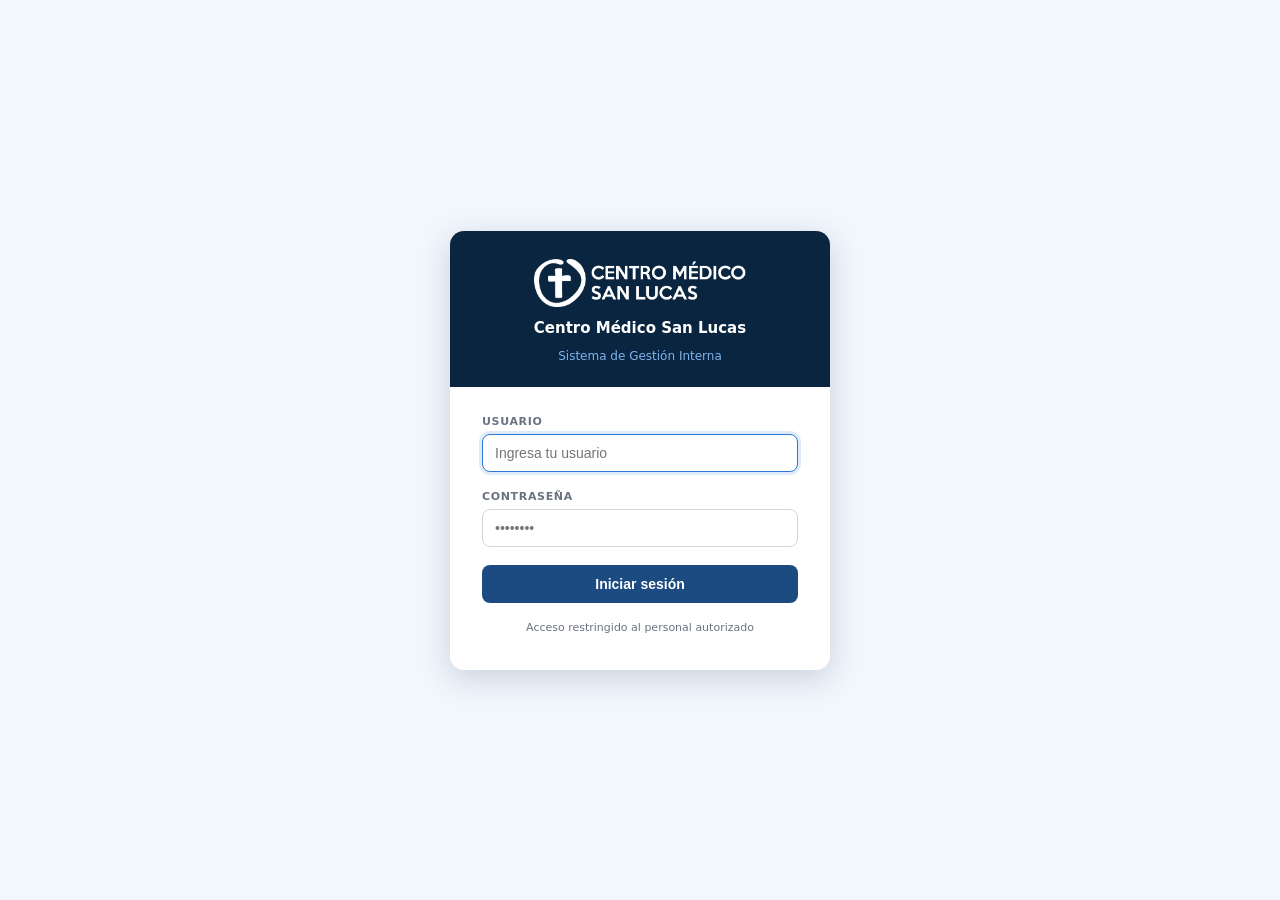
==== bitacora.html @ c2337c4f "Restringir el accesos de las bitacoras a los departamentos pertienentes" ====
<!DOCTYPE html>
<html lang="es">
<head>
  <meta charset="UTF-8">
  <meta name="viewport" content="width=device-width, initial-scale=1.0">
  <title>Centro Médico San Lucas — Bitácora de Expedientes</title>
  <link rel="stylesheet" href="css/styles.css">
  <link rel="stylesheet" href="css/bitacora.css">
  <!-- La página arranca oculta y js/bitacora/main.js la destapa solo si el
       usuario tiene acceso al módulo. Evita que farmacia o contabilidad
       alcancen a ver la bitácora antes de ser redirigidos. -->
  <style>html.bit-verificando { visibility: hidden; }</style>
  <script>
    document.documentElement.className = 'bit-verificando';
    if (!localStorage.getItem('cmsl_session')) location.replace('login.html');
  </script>
</head>
<body>

<!-- ── HEADER ── -->
<header>
  <a href="index.html" class="btn-back" title="Volver al dashboard">
    <svg xmlns="http://www.w3.org/2000/svg" fill="none" viewBox="0 0 24 24" stroke="currentColor" stroke-width="2.5" style="width:18px;height:18px">
      <path d="M15 19l-7-7 7-7"/>
    </svg>
  </a>
  <img src="img/logo_cmsl.png" alt="Centro Médico San Lucas" class="header-logo">
  <span class="header-subtitle">Bitácora de Expedientes</span>
  <div class="header-spacer"></div>
  <span id="header-depto" style="font-size:12px;color:var(--blue-300);margin-right:10px;"></span>
  <div id="status-indicator">
    <span class="dot" id="conn-dot"></span>
    <span id="conn-label">Esperando…</span>
  </div>
  <button id="btn-logout" class="btn-logout" title="Cerrar sesión">
    <svg xmlns="http://www.w3.org/2000/svg" fill="none" viewBox="0 0 24 24" stroke="currentColor" stroke-width="2">
      <path d="M17 16l4-4m0 0l-4-4m4 4H7m6 4v1a2 2 0 01-2 2H5a2 2 0 01-2-2V7a2 2 0 012-2h6a2 2 0 012 2v1"/>
    </svg>
    Salir
  </button>
</header>

<!-- ── BODY ── -->
<div class="app-body" id="app-body">
  <main>

    <!-- Toolbar -->
    <div class="toolbar">
      <div class="search-wrap">
        <svg xmlns="http://www.w3.org/2000/svg" fill="none" viewBox="0 0 24 24" stroke="currentColor" stroke-width="2">
          <circle cx="11" cy="11" r="8"/><path d="m21 21-4.35-4.35"/>
        </svg>
        <input type="text" id="search-input" placeholder="Buscar expediente o paciente…" autocomplete="off">
      </div>
      <div class="search-type">
        <label><input type="radio" name="stype" value="expediente" checked><span>Expediente</span></label>
        <label><input type="radio" name="stype" value="nombre"><span>Nombre</span></label>
      </div>
      <button class="btn btn-primary" id="btn-search">
        <svg xmlns="http://www.w3.org/2000/svg" fill="none" viewBox="0 0 24 24" stroke="currentColor" stroke-width="2">
          <circle cx="11" cy="11" r="8"/><path d="m21 21-4.35-4.35"/>
        </svg>
        Buscar
      </button>
      <button class="btn btn-outline" id="btn-all">
        <svg xmlns="http://www.w3.org/2000/svg" fill="none" viewBox="0 0 24 24" stroke="currentColor" stroke-width="2">
          <path d="M4 6h16M4 12h16M4 18h16"/>
        </svg>
        Ver todos
      </button>
      <button class="btn btn-new" id="btn-new">
        <svg xmlns="http://www.w3.org/2000/svg" fill="none" viewBox="0 0 24 24" stroke="currentColor" stroke-width="2.5">
          <path d="M12 4v16m8-8H4"/>
        </svg>
        Nueva salida
      </button>
    </div>

    <!-- Filtros rápidos -->
    <div class="filter-bar">
      <span class="filter-label">Filtros rápidos:</span>
      <button class="filter-chip" id="chip-mios" data-filter="mios">
        <svg xmlns="http://www.w3.org/2000/svg" fill="none" viewBox="0 0 24 24" stroke="currentColor" stroke-width="2">
          <path d="M5 13l4 4L19 7"/>
        </svg>
        En <span class="chip-depto">mi departamento</span>
      </button>
      <button class="filter-chip" id="chip-transito" data-filter="transito">
        <svg xmlns="http://www.w3.org/2000/svg" fill="none" viewBox="0 0 24 24" stroke="currentColor" stroke-width="2">
          <path d="M4 12h16m0 0l-6-6m6 6l-6 6"/>
        </svg>
        En tránsito (sin acuse)
      </button>
      <button class="filter-chip" id="chip-detenidos" data-filter="detenidos">
        <svg xmlns="http://www.w3.org/2000/svg" fill="none" viewBox="0 0 24 24" stroke="currentColor" stroke-width="2">
          <circle cx="12" cy="12" r="9"/><path d="M12 7v5l3 2"/>
        </svg>
        Detenidos más de <span id="umbral-detenidos">24 h</span>
      </button>
    </div>

    <!-- Filtros adicionales -->
    <div class="bit-filtros-extra">
      <select id="filtro-depto" aria-label="Filtrar por departamento"></select>
      <label class="bit-check">
        <input type="checkbox" id="chk-cerrados">
        Incluir expedientes cerrados
      </label>
    </div>

    <!-- Stats -->
    <div id="stats-bar" style="display:none">
      <div class="stat-chip">Mostrando: <strong id="stat-visibles">0</strong></div>
      <div class="stat-chip">En tránsito: <strong id="stat-transito">0</strong></div>
      <div class="stat-chip">Detenidos: <strong id="stat-detenidos">0</strong></div>
      <div class="stat-chip" id="stat-chip-mios" style="display:none">
        En <span id="stat-mi-depto">—</span>: <strong id="stat-mios">0</strong>
      </div>
    </div>

    <!-- Tabla -->
    <div class="table-card">
      <div class="table-scroll">
        <table id="records-table">
          <thead>
            <tr>
              <th>Expediente</th>
              <th>Paciente</th>
              <th>Ubicación</th>
              <th>Estado</th>
              <th>Tiempo sin moverse</th>
              <th style="text-align:center">Movs.</th>
              <th>Última actualización</th>
            </tr>
          </thead>
          <tbody id="table-body">
            <tr><td colspan="7">
              <div class="state-box"><div class="spinner"></div><p>Cargando expedientes…</p></div>
            </td></tr>
          </tbody>
        </table>
      </div>
    </div>

    <!-- Paginación -->
    <div class="pagination" id="pagination" style="display:none"></div>

  </main>

  <!-- ── PANEL LATERAL ── -->
  <div id="side-panel">
    <div class="panel-header">
      <div class="panel-header-info">
        <h2 id="panel-title">Expediente</h2>
        <p id="panel-subtitle">—</p>
      </div>
      <button id="btn-close-panel" title="Cerrar">
        <svg xmlns="http://www.w3.org/2000/svg" fill="none" viewBox="0 0 24 24" stroke="currentColor" stroke-width="2.5">
          <path d="M6 18 18 6M6 6l12 12"/>
        </svg>
      </button>
    </div>
    <div class="panel-body"></div>
  </div>
</div>

<!-- Toast -->
<div id="toast"></div>

<script type="module" src="js/bitacora/main.js"></script>
</body>
</html>
---- css/styles.css ----
/* ── Tokens ─────────────────────────────────────── */
:root {
  --blue-900: #0A2540;
  --blue-700: #1C4B82;
  --blue-500: #2E78D4;
  --blue-300: #7DB4ED;
  --blue-100: #E8F2FC;
  --blue-50:  #F2F7FD;
  --white:    #FFFFFF;
  --gray-700: #374151;
  --gray-500: #6B7280;
  --gray-300: #D1D5DB;
  --gray-100: #F3F4F6;
  --green:    #16A34A;
  --green-bg: #DCFCE7;
  --red:      #DC2626;
  --red-bg:   #FEE2E2;
  --yellow:   #D97706;
  --yellow-bg:#FEF3C7;
  --shadow-sm: 0 1px 3px rgba(10,37,64,.08);
  --shadow-md: 0 4px 16px rgba(10,37,64,.12);
  --shadow-lg: 0 8px 32px rgba(10,37,64,.16);
  --radius:   8px;
  --panel-w:  480px;
  --header-h: 64px;
}

/* ── Reset ───────────────────────────────────────── */
*, *::before, *::after { box-sizing: border-box; margin: 0; padding: 0; }
body {
  font-family: 'Segoe UI', system-ui, -apple-system, sans-serif;
  background: var(--blue-50);
  color: var(--gray-700);
  min-height: 100vh;
  overflow-x: hidden;
}

/* ── Header ──────────────────────────────────────── */
header {
  position: sticky; top: 0; z-index: 100;
  height: var(--header-h);
  background: var(--blue-900);
  display: flex; align-items: center; gap: 14px;
  padding: 0 24px;
  box-shadow: var(--shadow-md);
}
.header-logo {
  height: 36px; width: auto;
  flex-shrink: 0;
  filter: brightness(0) invert(1);
}
.header-subtitle {
  font-size: 11px; color: var(--blue-300);
  white-space: nowrap;
}
.btn-back {
  display: grid; place-items: center;
  width: 32px; height: 32px;
  border-radius: 6px;
  color: var(--blue-300);
  flex-shrink: 0;
  transition: color .15s, background .15s;
}
.btn-back:hover { color: var(--white); background: rgba(255,255,255,.1); }

.btn-logout {
  display: inline-flex; align-items: center; gap: 5px;
  background: none; border: 1px solid rgba(255,255,255,.2);
  color: var(--blue-300); font-size: 12px; font-weight: 600;
  padding: 5px 10px; border-radius: 6px; cursor: pointer;
  flex-shrink: 0;
  transition: color .15s, background .15s, border-color .15s;
}
.btn-logout svg { width: 15px; height: 15px; }
.btn-logout:hover { color: var(--white); background: rgba(255,255,255,.1); border-color: rgba(255,255,255,.4); }
.header-spacer { flex: 1; }
#status-indicator {
  font-size: 12px; color: var(--blue-300);
  display: flex; align-items: center; gap: 6px;
}
.dot {
  width: 7px; height: 7px; border-radius: 50%;
  background: var(--blue-300);
  transition: background .3s;
}
.dot.online  { background: #4ADE80; }
.dot.loading { background: var(--yellow); animation: pulse 1s infinite; }
.dot.error   { background: var(--red); }
@keyframes pulse { 0%,100%{opacity:1} 50%{opacity:.4} }

/* ── Layout ──────────────────────────────────────── */
.app-body {
  display: flex;
  min-height: calc(100vh - var(--header-h));
  transition: padding-right .3s ease;
}
.app-body.panel-open { padding-right: var(--panel-w); }

main {
  flex: 1; padding: 24px;
  max-width: 100%; overflow: hidden;
}

/* ── Toolbar ─────────────────────────────────────── */
.toolbar {
  display: flex; gap: 12px; flex-wrap: wrap;
  align-items: center; margin-bottom: 20px;
}
.search-wrap {
  flex: 1; min-width: 260px;
  position: relative;
}
.search-wrap svg {
  position: absolute; left: 12px; top: 50%;
  transform: translateY(-50%);
  width: 16px; height: 16px;
  color: var(--gray-500); pointer-events: none;
}
#search-input {
  width: 100%; padding: 10px 12px 10px 38px;
  border: 1.5px solid var(--gray-300);
  border-radius: var(--radius);
  font-size: 14px; background: var(--white);
  outline: none; transition: border-color .2s, box-shadow .2s;
}
#search-input:focus {
  border-color: var(--blue-500);
  box-shadow: 0 0 0 3px rgba(46,120,212,.15);
}
#search-input::placeholder { color: var(--gray-500); }

.search-type {
  display: flex; gap: 6px;
}
.search-type label {
  display: flex; align-items: center; gap: 5px;
  font-size: 13px; cursor: pointer;
  padding: 6px 10px;
  border: 1.5px solid var(--gray-300);
  border-radius: var(--radius);
  background: var(--white);
  transition: border-color .2s, background .2s;
  user-select: none;
}
.search-type input[type=radio] { display: none; }
.search-type input[type=radio]:checked + span { color: var(--blue-700); font-weight: 600; }
.search-type label:has(input:checked) {
  border-color: var(--blue-500); background: var(--blue-100);
}

.btn {
  display: inline-flex; align-items: center; gap: 7px;
  padding: 9px 16px; font-size: 13px; font-weight: 600;
  border: none; border-radius: var(--radius); cursor: pointer;
  transition: background .18s, transform .1s;
}
.btn:active { transform: scale(.97); }
.btn-primary { background: var(--blue-700); color: var(--white); }
.btn-primary:hover { background: var(--blue-900); }
.btn-outline {
  background: var(--white); color: var(--blue-700);
  border: 1.5px solid var(--blue-300);
}
.btn-outline:hover { background: var(--blue-100); }
.btn-new  { background: var(--green); color: var(--white); }
.btn-new:hover { background: #15803d; }
.btn svg { width: 15px; height: 15px; }

/* ── Filter bar ──────────────────────────────────── */
.filter-bar {
  display: flex; align-items: center; gap: 8px;
  flex-wrap: wrap; margin-bottom: 14px;
}
.filter-label {
  font-size: 11px; font-weight: 700; text-transform: uppercase;
  letter-spacing: .06em; color: var(--gray-500); white-space: nowrap;
}
.filter-chip {
  display: inline-flex; align-items: center; gap: 5px;
  padding: 5px 13px; font-size: 12px; font-weight: 600;
  border: 1.5px solid var(--gray-300); border-radius: 20px;
  cursor: pointer; background: var(--white); color: var(--gray-700);
  transition: border-color .15s, background .15s, color .15s;
}
.filter-chip svg { width: 13px; height: 13px; flex-shrink: 0; }
.filter-chip:hover { border-color: var(--blue-300); color: var(--blue-700); background: var(--blue-50); }
.filter-chip.active { background: var(--blue-700); color: var(--white); border-color: var(--blue-700); }
.filter-chip.active:hover { background: var(--blue-900); border-color: var(--blue-900); }

/* ── Stats bar ───────────────────────────────────── */
#stats-bar {
  display: flex; gap: 12px; flex-wrap: wrap;
  margin-bottom: 16px;
}
.stat-chip {
  background: var(--white);
  border: 1px solid var(--gray-300);
  border-radius: 20px;
  padding: 5px 14px;
  font-size: 12px; color: var(--gray-500);
}
.stat-chip strong { color: var(--gray-700); }

/* ── Table card ──────────────────────────────────── */
.table-card {
  background: var(--white);
  border-radius: 10px;
  box-shadow: var(--shadow-sm);
  border: 1px solid var(--gray-300);
  overflow: hidden;
}
.table-scroll { overflow-x: auto; }
table {
  width: 100%; border-collapse: collapse;
  font-size: 13px;
}
thead {
  background: var(--blue-900);
  position: sticky; top: 0; z-index: 5;
}
th {
  padding: 11px 14px;
  text-align: left; font-weight: 600;
  color: var(--blue-300); font-size: 11px;
  text-transform: uppercase; letter-spacing: .06em;
  white-space: nowrap;
}
th:first-child { color: var(--white); }
tbody tr {
  border-bottom: 1px solid var(--gray-100);
  cursor: pointer;
  transition: background .12s;
}
tbody tr:last-child { border-bottom: none; }
tbody tr:hover  { background: var(--blue-50); }
tbody tr.active { background: var(--blue-100); }
td {
  padding: 10px 14px;
  white-space: nowrap;
  max-width: 200px;
  overflow: hidden; text-overflow: ellipsis;
  vertical-align: middle;
}
td.folio { font-weight: 700; color: var(--blue-700); }

/* Pills */
.pill {
  display: inline-block;
  padding: 2px 9px; border-radius: 20px;
  font-size: 11px; font-weight: 600;
}
.pill-yes  { background: var(--green-bg);  color: var(--green);  }
.pill-no   { background: var(--gray-100);  color: var(--gray-500); }
.pill-rec  { background: var(--yellow-bg); color: var(--yellow); }

/* ── Pagination ──────────────────────────────────── */
.pagination {
  display: none; align-items: center; justify-content: center;
  gap: 6px; margin-top: 16px; flex-wrap: wrap;
}
.page-btn {
  min-width: 32px; height: 32px; padding: 0 8px;
  border: 1.5px solid var(--gray-300); border-radius: 6px;
  background: var(--white); color: var(--gray-700);
  font-size: 13px; font-weight: 600; cursor: pointer;
  transition: border-color .15s, background .15s, color .15s;
}
.page-btn:hover:not(:disabled) { border-color: var(--blue-300); background: var(--blue-50); color: var(--blue-700); }
.page-btn.active { background: var(--blue-700); color: var(--white); border-color: var(--blue-700); }
.page-btn:disabled { opacity: .4; cursor: not-allowed; }
.page-ellipsis { color: var(--gray-500); font-size: 13px; padding: 0 4px; }

/* ── Empty / Loading states ──────────────────────── */
.state-box {
  padding: 64px 24px; text-align: center;
  color: var(--gray-500);
}
.state-box svg { width: 48px; height: 48px; margin: 0 auto 12px; display: block; opacity: .4; }
.state-box p { font-size: 14px; }
.spinner {
  width: 36px; height: 36px; margin: 0 auto 12px;
  border: 3px solid var(--gray-300);
  border-top-color: var(--blue-500);
  border-radius: 50%;
  animation: spin .7s linear infinite;
}
@keyframes spin { to { transform: rotate(360deg); } }

/* ── Side Panel ──────────────────────────────────── */
#side-panel {
  position: fixed; top: var(--header-h); right: 0;
  width: var(--panel-w); height: calc(100vh - var(--header-h));
  background: var(--white);
  border-left: 1px solid var(--gray-300);
  box-shadow: var(--shadow-lg);
  display: flex; flex-direction: column;
  transform: translateX(100%);
  transition: transform .3s ease;
  z-index: 90;
  overflow: hidden;
}
#side-panel.open { transform: translateX(0); }

.panel-header {
  padding: 16px 20px;
  background: var(--blue-900);
  display: flex; align-items: center; gap: 12px;
  flex-shrink: 0;
}
.panel-header-info { flex: 1; }
.panel-header h2 {
  font-size: 14px; font-weight: 700; color: var(--white);
  white-space: nowrap; overflow: hidden; text-overflow: ellipsis;
}
.panel-header p { font-size: 12px; color: var(--blue-300); margin-top: 2px; }
#btn-close-panel {
  background: none; border: none; cursor: pointer;
  color: var(--blue-300); padding: 4px;
  border-radius: 4px; display: grid; place-items: center;
  transition: color .15s, background .15s;
}
#btn-close-panel:hover { color: var(--white); background: rgba(255,255,255,.1); }
#btn-close-panel svg { width: 18px; height: 18px; }

.panel-body {
  flex: 1; overflow-y: auto; padding: 20px;
}
.panel-body::-webkit-scrollbar { width: 5px; }
.panel-body::-webkit-scrollbar-track { background: transparent; }
.panel-body::-webkit-scrollbar-thumb { background: var(--gray-300); border-radius: 3px; }

.field-group {
  margin-bottom: 14px;
}
.field-group label {
  display: block; font-size: 11px; font-weight: 700;
  text-transform: uppercase; letter-spacing: .06em;
  color: var(--gray-500); margin-bottom: 5px;
}
.field-group input,
.field-group select,
.field-group textarea {
  width: 100%; padding: 9px 11px;
  border: 1.5px solid var(--gray-300);
  border-radius: var(--radius);
  font-size: 13px; color: var(--gray-700);
  background: var(--white);
  outline: none;
  transition: border-color .2s, box-shadow .2s;
}
.field-group input:focus,
.field-group select:focus,
.field-group textarea:focus {
  border-color: var(--blue-500);
  box-shadow: 0 0 0 3px rgba(46,120,212,.12);
}
.field-group textarea { resize: vertical; min-height: 68px; }
.field-readonly {
  background: var(--gray-100) !important;
  color: var(--gray-500) !important;
  cursor: not-allowed;
}

.fields-grid {
  display: grid; grid-template-columns: 1fr 1fr; gap: 0 14px;
}
.fields-grid .field-group { grid-column: span 1; }
.fields-grid .field-group.full { grid-column: span 2; }

.section-label {
  font-size: 10px; font-weight: 700; letter-spacing: .1em;
  text-transform: uppercase; color: var(--blue-500);
  background: var(--blue-50); border-left: 3px solid var(--blue-500);
  padding: 5px 10px; border-radius: 0 4px 4px 0;
  margin: 18px 0 12px;
}
.section-label:first-child { margin-top: 0; }
.section-locked {
  color: var(--gray-500);
  background: var(--gray-100); border-left-color: var(--gray-300);
}
.field-readonly:not(select) { pointer-events: none; }

.panel-footer {
  padding: 14px 20px;
  border-top: 1px solid var(--gray-300);
  display: flex; gap: 10px; justify-content: flex-end;
  flex-shrink: 0; background: var(--white);
}
.btn-save { background: var(--blue-700); color: var(--white); }
.btn-save:hover { background: var(--blue-900); }
.btn-cancel { background: var(--gray-100); color: var(--gray-700); border: none; }
.btn-cancel:hover { background: var(--gray-300); }

/* ── Toast ───────────────────────────────────────── */
#toast {
  position: fixed; bottom: 24px; left: 50%; transform: translateX(-50%) translateY(20px);
  background: var(--blue-900); color: var(--white);
  padding: 10px 22px; border-radius: 20px;
  font-size: 13px; font-weight: 600;
  box-shadow: var(--shadow-lg);
  opacity: 0; transition: opacity .25s, transform .25s;
  pointer-events: none; z-index: 999; white-space: nowrap;
}
#toast.show { opacity: 1; transform: translateX(-50%) translateY(0); }
#toast.error { background: var(--red); }

/* ── Responsive ──────────────────────────────────── */
@media (max-width: 640px) {
  .search-type { flex-wrap: wrap; }
  #side-panel { width: 100%; }
  .app-body.panel-open { padding-right: 0; }
  .fields-grid { grid-template-columns: 1fr; }
  .fields-grid .field-group.full { grid-column: span 1; }
  main { padding: 14px; }
}
---- css/bitacora.css ----
/* ── Bitácora de Expedientes ─────────────────────────────────────────────
   Complementa css/styles.css; reutiliza sus tokens y componentes base. */

/* Toolbar extra */
.bit-filtros-extra {
  display: flex; align-items: center; gap: 12px; flex-wrap: wrap;
  margin-bottom: 14px;
}
#filtro-depto {
  padding: 6px 11px;
  border: 1.5px solid var(--gray-300);
  border-radius: var(--radius);
  font-size: 13px; color: var(--gray-700);
  background: var(--white); outline: none;
  transition: border-color .2s;
}
#filtro-depto:focus { border-color: var(--blue-500); }
.bit-check {
  display: inline-flex; align-items: center; gap: 6px;
  font-size: 12px; color: var(--gray-500); cursor: pointer;
  user-select: none;
}
.bit-check input { accent-color: var(--blue-700); cursor: pointer; }

/* Estado en tabla */
.bit-badge {
  display: inline-block;
  padding: 2px 9px; border-radius: 20px;
  font-size: 11px; font-weight: 600; white-space: nowrap;
}
.bit-badge-activo    { background: var(--green-bg);  color: var(--green); }
.bit-badge-transito  { background: var(--yellow-bg); color: var(--yellow); }
.bit-badge-cerrado   { background: var(--gray-100);  color: var(--gray-500); }
.bit-badge-cancelado { background: var(--red-bg);    color: var(--red); margin-left: 6px; }

.bit-ruta { display: inline-flex; align-items: center; gap: 6px; }
.bit-depto { font-weight: 600; color: var(--blue-700); }
.bit-depto-origen  { color: var(--gray-500); font-weight: 500; }
.bit-depto-destino { color: var(--yellow); }
.bit-flecha { color: var(--gray-300); font-weight: 700; }

.bit-row-alerta { background: #FFFBEB; }
.bit-row-alerta:hover { background: #FEF3C7; }
.bit-tiempo-alerta { color: var(--red); font-weight: 600; }
.bit-alerta-icono { color: var(--red); }

/* Bloque de acciones del panel */
.bit-accion {
  background: var(--blue-50);
  border: 1px solid var(--blue-100);
  border-radius: 10px;
  padding: 16px;
  margin-bottom: 16px;
}
.bit-accion-recibir {
  background: var(--green-bg);
  border-color: #BBF7D0;
}
.bit-accion-texto {
  font-size: 13px; line-height: 1.5;
  color: var(--gray-700); margin-bottom: 14px;
}
.bit-accion .btn { width: 100%; justify-content: center; }
.bit-nota {
  font-size: 11px; color: var(--gray-500);
  line-height: 1.45; margin-top: 10px;
}

.bit-aviso {
  background: var(--gray-100);
  border-left: 3px solid var(--gray-300);
  border-radius: 0 6px 6px 0;
  padding: 12px 14px;
  font-size: 12px; line-height: 1.5;
  color: var(--gray-500);
  margin-bottom: 16px;
}

.bit-aviso-ok {
  background: var(--blue-100);
  border-left-color: var(--blue-500);
  color: var(--blue-900);
}
.bit-aviso-error {
  background: var(--red-bg);
  border-left-color: var(--red);
  color: #7F1D1D;
}
/* Dentro del formulario el aviso va pegado al campo que lo dispara. */
.bit-accion > .bit-aviso { margin-top: -6px; margin-bottom: 14px; }

.bit-deshacer {
  display: block; width: 100%;
  background: none; border: 1px dashed var(--gray-300);
  border-radius: var(--radius);
  padding: 8px; margin-bottom: 16px;
  font-size: 12px; font-weight: 600;
  color: var(--gray-500); cursor: pointer;
  transition: color .15s, border-color .15s;
}
.bit-deshacer:hover { color: var(--red); border-color: var(--red); }

.bit-vacio {
  font-size: 12px; color: var(--gray-500);
  padding: 10px 0;
}

/* Resumen de tiempo por departamento */
.bit-resumen { margin-bottom: 4px; }
.bit-resumen-fila {
  display: grid;
  grid-template-columns: 108px 1fr auto;
  align-items: center; gap: 10px;
  margin-bottom: 8px;
}
.bit-resumen-depto {
  font-size: 12px; font-weight: 600; color: var(--gray-700);
  white-space: nowrap; overflow: hidden; text-overflow: ellipsis;
}
.bit-resumen-barra {
  height: 7px; border-radius: 4px;
  background: var(--gray-100); overflow: hidden;
}
.bit-resumen-barra i {
  display: block; height: 100%;
  background: var(--blue-500); border-radius: 4px;
}
.bit-resumen-min {
  font-size: 11px; font-weight: 600;
  color: var(--gray-500); white-space: nowrap;
}

/* Línea de tiempo */
.bit-timeline { list-style: none; position: relative; padding-left: 22px; }
.bit-timeline::before {
  content: ''; position: absolute;
  left: 5px; top: 6px; bottom: 6px;
  width: 2px; background: var(--gray-100);
}
.bit-paso { position: relative; padding-bottom: 18px; }
.bit-paso:last-child { padding-bottom: 0; }
.bit-paso-punto {
  position: absolute; left: -22px; top: 4px;
  width: 12px; height: 12px; border-radius: 50%;
  background: var(--white);
  border: 2.5px solid var(--gray-300);
}
.bit-paso-ok        .bit-paso-punto { border-color: var(--green); }
.bit-paso-transito  .bit-paso-punto { border-color: var(--yellow); background: var(--yellow-bg); }
.bit-paso-cancelado .bit-paso-punto { border-color: var(--red); }
.bit-paso-cierre    .bit-paso-punto { border-color: var(--blue-700); background: var(--blue-700); }

.bit-paso-cancelado .bit-paso-cuerpo { opacity: .55; }
.bit-paso-cancelado .bit-paso-titulo { text-decoration: line-through; }

.bit-paso-titulo {
  font-size: 13px; font-weight: 700;
  color: var(--blue-900); margin-bottom: 5px;
}
.bit-paso-linea {
  font-size: 12px; color: var(--gray-700);
  line-height: 1.6;
}
.bit-paso-etiqueta {
  display: inline-block; min-width: 58px;
  font-size: 10px; font-weight: 700;
  text-transform: uppercase; letter-spacing: .05em;
  color: var(--gray-500);
}
.bit-paso-pendiente { color: var(--yellow); font-weight: 600; }
.bit-paso-pendiente .bit-paso-etiqueta { color: var(--yellow); }

.bit-paso-tiempos {
  display: flex; flex-wrap: wrap; gap: 6px 14px;
  margin-top: 7px;
}
.bit-tiempo {
  font-size: 11px; color: var(--gray-500);
  background: var(--gray-100);
  padding: 3px 9px; border-radius: 20px;
}
.bit-tiempo strong { color: var(--gray-700); font-weight: 600; }
.bit-tiempo.bit-tiempo-alerta { background: var(--red-bg); color: var(--red); }
.bit-tiempo.bit-tiempo-alerta strong { color: var(--red); }

.bit-paso-obs {
  margin-top: 7px; padding: 7px 10px;
  background: var(--white);
  border-left: 2px solid var(--blue-300);
  border-radius: 0 4px 4px 0;
  font-size: 11px; font-style: italic; color: var(--gray-500);
  line-height: 1.5;
}

@media (max-width: 640px) {
  .bit-resumen-fila { grid-template-columns: 88px 1fr auto; }
}
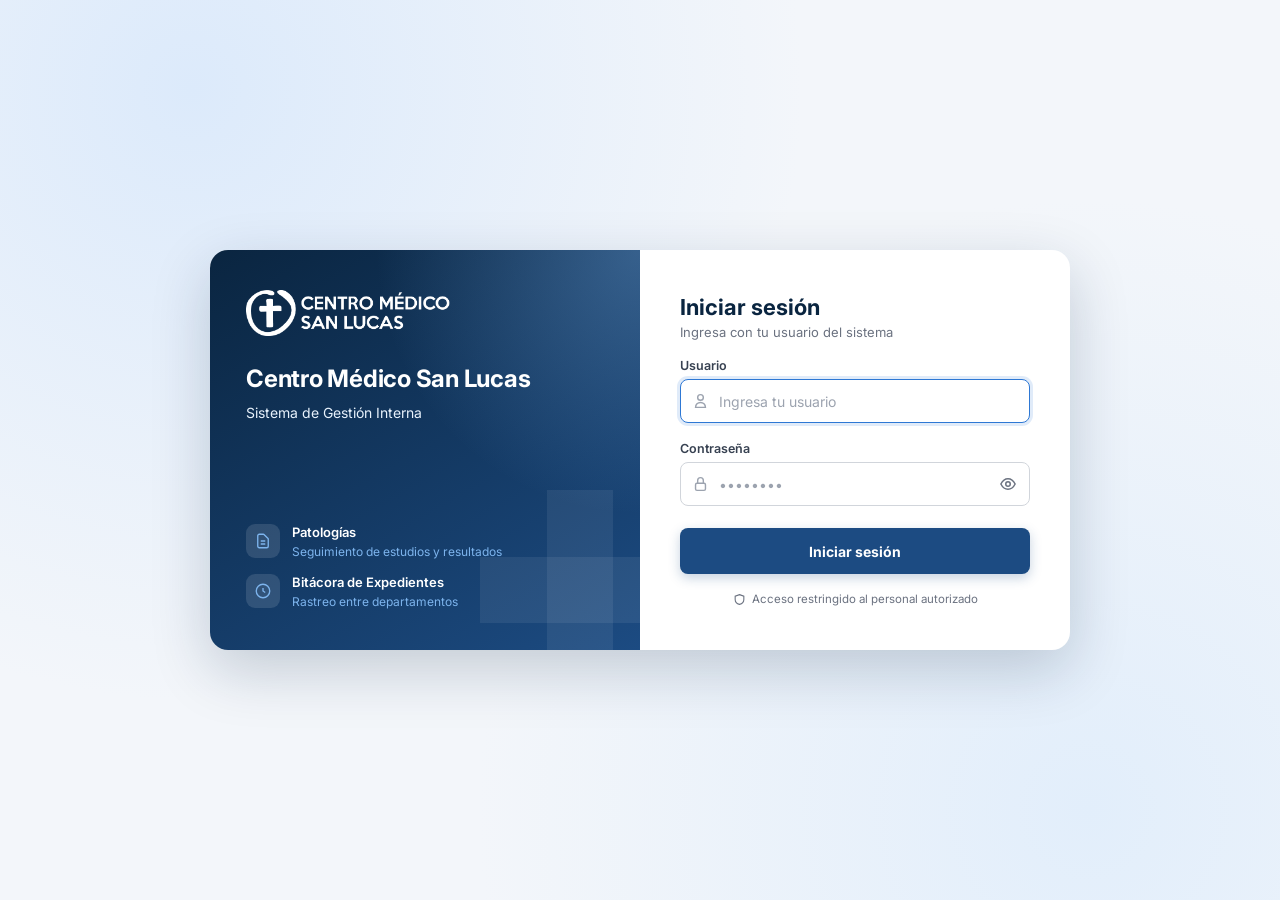
==== commit 2ea507bc: "Mejoras de la interfaz" ====
--- a/bitacora.html
+++ b/bitacora.html
@@ -4,6 +4,9 @@
   <meta charset="UTF-8">
   <meta name="viewport" content="width=device-width, initial-scale=1.0">
   <title>Centro Médico San Lucas — Bitácora de Expedientes</title>
+  <link rel="preconnect" href="https://fonts.googleapis.com">
+  <link rel="preconnect" href="https://fonts.gstatic.com" crossorigin>
+  <link rel="stylesheet" href="https://fonts.googleapis.com/css2?family=Inter:wght@400;500;600;700&display=swap">
   <link rel="stylesheet" href="css/styles.css">
   <link rel="stylesheet" href="css/bitacora.css">
   <!-- La página arranca oculta y js/bitacora/main.js la destapa solo si el
@@ -44,6 +47,14 @@
 <div class="app-body" id="app-body">
   <main>
 
+    <div class="page-head">
+      <div>
+        <h1>Bitácora de expedientes</h1>
+        <p>Ubicación de cada expediente clínico, transferencias pendientes de acuse y tiempo en cada departamento.</p>
+      </div>
+    </div>
+
+    <section class="controls-card" aria-label="Búsqueda y filtros">
     <!-- Toolbar -->
     <div class="toolbar">
       <div class="search-wrap">
@@ -103,19 +114,50 @@
     <div class="bit-filtros-extra">
       <select id="filtro-depto" aria-label="Filtrar por departamento"></select>
       <label class="bit-check">
-        <input type="checkbox" id="chk-cerrados">
-        Incluir expedientes cerrados
+        <input type="checkbox" id="chk-archivo">
+        Incluir expedientes en archivo
       </label>
-    </div>
+
+      <span class="bit-sep"></span>
+
+      <label class="bit-check" id="lbl-auto" title="Consulta el servidor cada cierto tiempo y avisa cuando te envían un expediente">
+        <input type="checkbox" id="chk-auto" checked>
+        Actualizar cada <span id="intervalo-refresco">45 s</span>
+      </label>
+      <button type="button" id="bit-btn-refrescar" class="bit-refrescar" title="Actualizar ahora">
+        <svg xmlns="http://www.w3.org/2000/svg" fill="none" viewBox="0 0 24 24" stroke="currentColor" stroke-width="2">
+          <path d="M4 4v6h6M20 20v-6h-6"/>
+          <path d="M20 10a8 8 0 0 0-14.3-3.4L4 10m0 4a8 8 0 0 0 14.3 3.4L20 14"/>
+        </svg>
+      </button>
+      <span id="bit-sync" class="bit-sync"></span>
+    </div>
+    </section>
 
     <!-- Stats -->
     <div id="stats-bar" style="display:none">
-      <div class="stat-chip">Mostrando: <strong id="stat-visibles">0</strong></div>
-      <div class="stat-chip">En tránsito: <strong id="stat-transito">0</strong></div>
-      <div class="stat-chip">Detenidos: <strong id="stat-detenidos">0</strong></div>
-      <div class="stat-chip" id="stat-chip-mios" style="display:none">
-        En <span id="stat-mi-depto">—</span>: <strong id="stat-mios">0</strong>
-      </div>
+      <div class="stat-chip"><span>Mostrando</span><strong id="stat-visibles">0</strong></div>
+      <div class="stat-chip stat-warn"><span>En tránsito</span><strong id="stat-transito">0</strong></div>
+      <div class="stat-chip stat-danger"><span>Detenidos</span><strong id="stat-detenidos">0</strong></div>
+      <div class="stat-chip stat-ok" id="stat-chip-mios" style="display:none">
+        <span>En <span id="stat-mi-depto">—</span></span><strong id="stat-mios">0</strong>
+      </div>
+    </div>
+
+    <!-- Acciones en lote -->
+    <div id="bit-lote" class="bit-lote" style="display:none">
+      <div class="bit-lote-fila">
+        <span class="bit-lote-n"><strong id="bit-lote-count">0</strong> seleccionados</span>
+        <select id="bit-lote-destino" aria-label="Departamento destino"></select>
+        <button class="btn btn-primary" id="bit-lote-entregar">Entregar</button>
+        <button class="btn btn-new" id="bit-lote-recibir">Confirmar recepción</button>
+        <button class="btn btn-outline" id="bit-lote-archivar">Archivar</button>
+        <button class="btn btn-peligro-outline" id="bit-lote-cancelar">Cancelar transferencia</button>
+        <div class="header-spacer"></div>
+        <button class="bit-lote-limpiar" id="bit-lote-limpiar">Quitar selección</button>
+      </div>
+      <input type="text" id="bit-lote-obs" class="bit-lote-obs"
+             placeholder="Observaciones para todo el lote (opcional)">
     </div>
 
     <!-- Tabla -->
@@ -124,6 +166,10 @@
         <table id="records-table">
           <thead>
             <tr>
+              <th class="bit-col-sel">
+                <input type="checkbox" id="chk-todos" title="Seleccionar todo lo visible"
+                       aria-label="Seleccionar todos los expedientes de esta página">
+              </th>
               <th>Expediente</th>
               <th>Paciente</th>
               <th>Ubicación</th>
@@ -134,7 +180,7 @@
             </tr>
           </thead>
           <tbody id="table-body">
-            <tr><td colspan="7">
+            <tr><td colspan="8">
               <div class="state-box"><div class="spinner"></div><p>Cargando expedientes…</p></div>
             </td></tr>
           </tbody>
--- a/css/styles.css
+++ b/css/styles.css
@@ -1,73 +1,113 @@
 /* ── Tokens ─────────────────────────────────────── */
 :root {
+  /* Paleta base (los nombres se usan también en estilos en línea y en el JS) */
   --blue-900: #0A2540;
+  --blue-800: #0F3460;
   --blue-700: #1C4B82;
   --blue-500: #2E78D4;
   --blue-300: #7DB4ED;
   --blue-100: #E8F2FC;
-  --blue-50:  #F2F7FD;
+  --blue-50:  #F4F8FD;
   --white:    #FFFFFF;
+  --gray-900: #111827;
   --gray-700: #374151;
+  --gray-600: #4B5563;
   --gray-500: #6B7280;
+  --gray-400: #9CA3AF;
   --gray-300: #D1D5DB;
+  --gray-200: #E5E7EB;
   --gray-100: #F3F4F6;
-  --green:    #16A34A;
+  --gray-50:  #F9FAFB;
+  --green:    #15803D;
   --green-bg: #DCFCE7;
   --red:      #DC2626;
   --red-bg:   #FEE2E2;
-  --yellow:   #D97706;
+  --yellow:   #B45309;
   --yellow-bg:#FEF3C7;
-  --shadow-sm: 0 1px 3px rgba(10,37,64,.08);
-  --shadow-md: 0 4px 16px rgba(10,37,64,.12);
-  --shadow-lg: 0 8px 32px rgba(10,37,64,.16);
-  --radius:   8px;
-  --panel-w:  480px;
-  --header-h: 64px;
+  --violet:   #6D28D9;
+  --violet-bg:#EDE9FE;
+
+  /* Semánticos */
+  --bg:            #F3F6FA;
+  --surface:       var(--white);
+  --border:        var(--gray-200);
+  --border-strong: var(--gray-300);
+  --text:          var(--gray-900);
+  --text-muted:    var(--gray-500);
+  --focus-ring:    0 0 0 3px rgba(46,120,212,.35);
+
+  --shadow-xs: 0 1px 2px rgba(10,37,64,.06);
+  --shadow-sm: 0 1px 3px rgba(10,37,64,.08), 0 1px 2px rgba(10,37,64,.04);
+  --shadow-md: 0 4px 16px rgba(10,37,64,.10);
+  --shadow-lg: 0 12px 40px rgba(10,37,64,.18);
+  --radius:    8px;
+  --radius-lg: 12px;
+  --panel-w:   480px;
+  --header-h:  64px;
+  --font: 'Inter', 'Segoe UI', system-ui, -apple-system, sans-serif;
 }
 
 /* ── Reset ───────────────────────────────────────── */
 *, *::before, *::after { box-sizing: border-box; margin: 0; padding: 0; }
 body {
-  font-family: 'Segoe UI', system-ui, -apple-system, sans-serif;
-  background: var(--blue-50);
+  font-family: var(--font);
+  font-size: 14px;
+  line-height: 1.45;
+  background: var(--bg);
   color: var(--gray-700);
   min-height: 100vh;
   overflow-x: hidden;
-}
+  -webkit-font-smoothing: antialiased;
+}
+button, input, select, textarea { font-family: inherit; }
+
+:focus-visible { outline: none; box-shadow: var(--focus-ring); }
 
 /* ── Header ──────────────────────────────────────── */
 header {
   position: sticky; top: 0; z-index: 100;
   height: var(--header-h);
-  background: var(--blue-900);
+  background: linear-gradient(90deg, var(--blue-900) 0%, var(--blue-800) 100%);
   display: flex; align-items: center; gap: 14px;
   padding: 0 24px;
   box-shadow: var(--shadow-md);
 }
 .header-logo {
-  height: 36px; width: auto;
+  height: 34px; width: auto;
   flex-shrink: 0;
   filter: brightness(0) invert(1);
 }
 .header-subtitle {
-  font-size: 11px; color: var(--blue-300);
+  font-size: 13px; font-weight: 600; color: var(--white);
   white-space: nowrap;
+  padding-left: 14px;
+  border-left: 1px solid rgba(255,255,255,.2);
+  letter-spacing: .01em;
 }
 .btn-back {
   display: grid; place-items: center;
-  width: 32px; height: 32px;
-  border-radius: 6px;
+  width: 36px; height: 36px;
+  border-radius: 8px;
   color: var(--blue-300);
   flex-shrink: 0;
   transition: color .15s, background .15s;
 }
 .btn-back:hover { color: var(--white); background: rgba(255,255,255,.1); }
 
+#header-user, #header-depto {
+  display: inline-flex; align-items: center; gap: 6px;
+  padding: 4px 11px; border-radius: 20px;
+  background: rgba(255,255,255,.08);
+  color: var(--blue-100) !important;
+  font-weight: 600;
+}
+#header-user:empty, #header-depto:empty { display: none; }
+
 .btn-logout {
-  display: inline-flex; align-items: center; gap: 5px;
+  display: inline-flex; align-items: center; gap: 6px;
   background: none; border: 1px solid rgba(255,255,255,.2);
-  color: var(--blue-300); font-size: 12px; font-weight: 600;
-  padding: 5px 10px; border-radius: 6px; cursor: pointer;
+  color: var(--blue-100); font-size: 12px; font-weight: 600;
+  height: 34px; padding: 0 12px; border-radius: 8px; cursor: pointer;
   flex-shrink: 0;
   transition: color .15s, background .15s, border-color .15s;
 }
@@ -75,17 +115,19 @@
 .btn-logout:hover { color: var(--white); background: rgba(255,255,255,.1); border-color: rgba(255,255,255,.4); }
 .header-spacer { flex: 1; }
 #status-indicator {
-  font-size: 12px; color: var(--blue-300);
-  display: flex; align-items: center; gap: 6px;
+  font-size: 12px; color: var(--blue-100);
+  display: flex; align-items: center; gap: 7px;
+  padding: 4px 11px; border-radius: 20px;
+  background: rgba(255,255,255,.06);
 }
 .dot {
-  width: 7px; height: 7px; border-radius: 50%;
+  width: 8px; height: 8px; border-radius: 50%;
   background: var(--blue-300);
   transition: background .3s;
 }
-.dot.online  { background: #4ADE80; }
-.dot.loading { background: var(--yellow); animation: pulse 1s infinite; }
-.dot.error   { background: var(--red); }
+.dot.online  { background: #4ADE80; box-shadow: 0 0 0 3px rgba(74,222,128,.2); }
+.dot.loading { background: #FBBF24; animation: pulse 1s infinite; }
+.dot.error   { background: #F87171; box-shadow: 0 0 0 3px rgba(248,113,113,.2); }
 @keyframes pulse { 0%,100%{opacity:1} 50%{opacity:.4} }
 
 /* ── Layout ──────────────────────────────────────── */
@@ -101,10 +143,35 @@
   max-width: 100%; overflow: hidden;
 }
 
+/* ── Encabezado de página ────────────────────────── */
+.page-head {
+  display: flex; align-items: flex-end; justify-content: space-between;
+  gap: 16px; flex-wrap: wrap;
+  margin-bottom: 18px;
+}
+.page-head h1 {
+  font-size: 22px; font-weight: 700; color: var(--blue-900);
+  letter-spacing: -.01em;
+}
+.page-head p {
+  font-size: 13px; color: var(--text-muted); margin-top: 2px;
+}
+
+/* ── Tarjeta de controles (búsqueda + filtros) ───── */
+.controls-card {
+  background: var(--surface);
+  border: 1px solid var(--border);
+  border-radius: var(--radius-lg);
+  box-shadow: var(--shadow-xs);
+  padding: 16px;
+  margin-bottom: 16px;
+}
+.controls-card > :last-child { margin-bottom: 0; }
+
 /* ── Toolbar ─────────────────────────────────────── */
 .toolbar {
-  display: flex; gap: 12px; flex-wrap: wrap;
-  align-items: center; margin-bottom: 20px;
+  display: flex; gap: 10px; flex-wrap: wrap;
+  align-items: center; margin-bottom: 14px;
 }
 .search-wrap {
   flex: 1; min-width: 260px;
@@ -113,58 +180,64 @@
 .search-wrap svg {
   position: absolute; left: 12px; top: 50%;
   transform: translateY(-50%);
-  width: 16px; height: 16px;
-  color: var(--gray-500); pointer-events: none;
+  width: 17px; height: 17px;
+  color: var(--gray-400); pointer-events: none;
 }
 #search-input {
-  width: 100%; padding: 10px 12px 10px 38px;
-  border: 1.5px solid var(--gray-300);
+  width: 100%; height: 40px; padding: 0 12px 0 38px;
+  border: 1.5px solid var(--border-strong);
   border-radius: var(--radius);
-  font-size: 14px; background: var(--white);
-  outline: none; transition: border-color .2s, box-shadow .2s;
-}
+  font-size: 14px; color: var(--text); background: var(--gray-50);
+  outline: none; transition: border-color .2s, box-shadow .2s, background .2s;
+}
+#search-input:hover { border-color: var(--gray-400); }
 #search-input:focus {
-  border-color: var(--blue-500);
+  border-color: var(--blue-500); background: var(--white);
   box-shadow: 0 0 0 3px rgba(46,120,212,.15);
 }
-#search-input::placeholder { color: var(--gray-500); }
-
+#search-input::placeholder { color: var(--gray-400); }
+
+/* Selector segmentado (Folio / Expediente / Nombre) */
 .search-type {
-  display: flex; gap: 6px;
+  display: flex; gap: 2px;
+  background: var(--gray-100);
+  padding: 3px; border-radius: 9px;
 }
 .search-type label {
-  display: flex; align-items: center; gap: 5px;
-  font-size: 13px; cursor: pointer;
-  padding: 6px 10px;
-  border: 1.5px solid var(--gray-300);
-  border-radius: var(--radius);
-  background: var(--white);
-  transition: border-color .2s, background .2s;
+  display: flex; align-items: center;
+  font-size: 13px; font-weight: 500; color: var(--gray-600);
+  cursor: pointer;
+  height: 34px; padding: 0 12px;
+  border-radius: 7px;
+  transition: background .15s, color .15s, box-shadow .15s;
   user-select: none;
 }
-.search-type input[type=radio] { display: none; }
-.search-type input[type=radio]:checked + span { color: var(--blue-700); font-weight: 600; }
+.search-type label:hover { color: var(--blue-700); }
+.search-type input[type=radio] { position: absolute; opacity: 0; pointer-events: none; }
 .search-type label:has(input:checked) {
-  border-color: var(--blue-500); background: var(--blue-100);
-}
+  background: var(--white); color: var(--blue-900); font-weight: 600;
+  box-shadow: var(--shadow-sm);
+}
+.search-type label:has(input:focus-visible) { box-shadow: var(--focus-ring); }
 
 .btn {
   display: inline-flex; align-items: center; gap: 7px;
-  padding: 9px 16px; font-size: 13px; font-weight: 600;
+  height: 40px; padding: 0 16px; font-size: 13px; font-weight: 600;
   border: none; border-radius: var(--radius); cursor: pointer;
-  transition: background .18s, transform .1s;
+  white-space: nowrap;
+  transition: background .18s, border-color .18s, transform .1s, box-shadow .18s;
 }
 .btn:active { transform: scale(.97); }
-.btn-primary { background: var(--blue-700); color: var(--white); }
+.btn-primary { background: var(--blue-700); color: var(--white); box-shadow: var(--shadow-xs); }
 .btn-primary:hover { background: var(--blue-900); }
 .btn-outline {
   background: var(--white); color: var(--blue-700);
-  border: 1.5px solid var(--blue-300);
-}
-.btn-outline:hover { background: var(--blue-100); }
-.btn-new  { background: var(--green); color: var(--white); }
-.btn-new:hover { background: #15803d; }
-.btn svg { width: 15px; height: 15px; }
+  border: 1.5px solid var(--border-strong);
+}
+.btn-outline:hover { background: var(--blue-50); border-color: var(--blue-300); }
+.btn-new  { background: var(--green); color: var(--white); box-shadow: var(--shadow-xs); }
+.btn-new:hover { background: #166534; }
+.btn svg { width: 16px; height: 16px; flex-shrink: 0; }
 
 /* ── Filter bar ──────────────────────────────────── */
 .filter-bar {
@@ -173,81 +246,113 @@
 }
 .filter-label {
   font-size: 11px; font-weight: 700; text-transform: uppercase;
-  letter-spacing: .06em; color: var(--gray-500); white-space: nowrap;
+  letter-spacing: .06em; color: var(--text-muted); white-space: nowrap;
+  margin-right: 2px;
 }
 .filter-chip {
-  display: inline-flex; align-items: center; gap: 5px;
-  padding: 5px 13px; font-size: 12px; font-weight: 600;
-  border: 1.5px solid var(--gray-300); border-radius: 20px;
+  display: inline-flex; align-items: center; gap: 6px;
+  height: 32px; padding: 0 13px; font-size: 12.5px; font-weight: 600;
+  border: 1.5px solid var(--border-strong); border-radius: 20px;
   cursor: pointer; background: var(--white); color: var(--gray-700);
   transition: border-color .15s, background .15s, color .15s;
 }
-.filter-chip svg { width: 13px; height: 13px; flex-shrink: 0; }
+.filter-chip svg { width: 14px; height: 14px; flex-shrink: 0; color: var(--gray-400); transition: color .15s; }
 .filter-chip:hover { border-color: var(--blue-300); color: var(--blue-700); background: var(--blue-50); }
+.filter-chip:hover svg { color: var(--blue-500); }
 .filter-chip.active { background: var(--blue-700); color: var(--white); border-color: var(--blue-700); }
+.filter-chip.active svg { color: var(--blue-100); }
 .filter-chip.active:hover { background: var(--blue-900); border-color: var(--blue-900); }
 
-/* ── Stats bar ───────────────────────────────────── */
+/* ── Stats bar (indicadores) ─────────────────────── */
 #stats-bar {
   display: flex; gap: 12px; flex-wrap: wrap;
   margin-bottom: 16px;
 }
 .stat-chip {
-  background: var(--white);
-  border: 1px solid var(--gray-300);
-  border-radius: 20px;
-  padding: 5px 14px;
-  font-size: 12px; color: var(--gray-500);
-}
-.stat-chip strong { color: var(--gray-700); }
+  flex: 1 1 160px; max-width: 240px;
+  display: flex; flex-direction: column; gap: 2px;
+  background: var(--surface);
+  border: 1px solid var(--border);
+  border-left: 4px solid var(--blue-500);
+  border-radius: 10px;
+  padding: 10px 14px;
+  font-size: 12px; font-weight: 500; color: var(--text-muted);
+  box-shadow: var(--shadow-xs);
+}
+.stat-chip strong {
+  font-size: 22px; font-weight: 700; line-height: 1.15;
+  color: var(--blue-900);
+  font-variant-numeric: tabular-nums;
+}
+.stat-chip.stat-warn   { border-left-color: #F59E0B; }
+.stat-chip.stat-warn strong { color: var(--yellow); }
+.stat-chip.stat-danger { border-left-color: var(--red); }
+.stat-chip.stat-danger strong { color: var(--red); }
+.stat-chip.stat-ok     { border-left-color: var(--green); }
+.stat-chip.stat-ok strong { color: var(--green); }
 
 /* ── Table card ──────────────────────────────────── */
 .table-card {
-  background: var(--white);
-  border-radius: 10px;
+  background: var(--surface);
+  border-radius: var(--radius-lg);
   box-shadow: var(--shadow-sm);
-  border: 1px solid var(--gray-300);
+  border: 1px solid var(--border);
   overflow: hidden;
 }
-.table-scroll { overflow-x: auto; }
+/* Con altura máxima el scroll es vertical también, así el encabezado queda fijo */
+.table-scroll {
+  overflow: auto;
+  max-height: calc(100vh - var(--header-h) - 120px);
+  min-height: 240px;
+}
+.table-scroll::-webkit-scrollbar { width: 8px; height: 8px; }
+.table-scroll::-webkit-scrollbar-thumb { background: var(--gray-300); border-radius: 4px; }
+.table-scroll::-webkit-scrollbar-track { background: transparent; }
 table {
-  width: 100%; border-collapse: collapse;
+  width: 100%; border-collapse: separate; border-spacing: 0;
   font-size: 13px;
-}
-thead {
-  background: var(--blue-900);
-  position: sticky; top: 0; z-index: 5;
-}
+  font-variant-numeric: tabular-nums;
+}
+thead { position: sticky; top: 0; z-index: 5; }
 th {
   padding: 11px 14px;
-  text-align: left; font-weight: 600;
-  color: var(--blue-300); font-size: 11px;
-  text-transform: uppercase; letter-spacing: .06em;
+  background: var(--gray-50);
+  border-bottom: 1px solid var(--border);
+  text-align: left; font-weight: 700;
+  color: var(--gray-600); font-size: 11px;
+  text-transform: uppercase; letter-spacing: .05em;
   white-space: nowrap;
 }
-th:first-child { color: var(--white); }
 tbody tr {
-  border-bottom: 1px solid var(--gray-100);
   cursor: pointer;
   transition: background .12s;
 }
-tbody tr:last-child { border-bottom: none; }
+tbody td { border-bottom: 1px solid var(--gray-100); }
+tbody tr:last-child td { border-bottom: none; }
 tbody tr:hover  { background: var(--blue-50); }
 tbody tr.active { background: var(--blue-100); }
+tbody tr.active td:first-child { box-shadow: inset 3px 0 0 var(--blue-500); }
 td {
-  padding: 10px 14px;
+  padding: 11px 14px;
   white-space: nowrap;
-  max-width: 200px;
+  max-width: 220px;
   overflow: hidden; text-overflow: ellipsis;
   vertical-align: middle;
+  color: var(--gray-700);
 }
 td.folio { font-weight: 700; color: var(--blue-700); }
+/* Las filas de estado (cargando / vacío) no son clicables */
+tbody tr:has(.state-box) { cursor: default; background: none; }
 
 /* Pills */
 .pill {
-  display: inline-block;
-  padding: 2px 9px; border-radius: 20px;
+  display: inline-flex; align-items: center; gap: 5px;
+  padding: 2px 10px 2px 8px; border-radius: 20px;
   font-size: 11px; font-weight: 600;
+}
+.pill::before {
+  content: ''; width: 6px; height: 6px; border-radius: 50%;
+  background: currentColor;
 }
 .pill-yes  { background: var(--green-bg);  color: var(--green);  }
 .pill-no   { background: var(--gray-100);  color: var(--gray-500); }
@@ -259,10 +364,11 @@
   gap: 6px; margin-top: 16px; flex-wrap: wrap;
 }
 .page-btn {
-  min-width: 32px; height: 32px; padding: 0 8px;
-  border: 1.5px solid var(--gray-300); border-radius: 6px;
+  min-width: 36px; height: 36px; padding: 0 10px;
+  border: 1px solid var(--border-strong); border-radius: 8px;
   background: var(--white); color: var(--gray-700);
   font-size: 13px; font-weight: 600; cursor: pointer;
+  font-variant-numeric: tabular-nums;
   transition: border-color .15s, background .15s, color .15s;
 }
 .page-btn:hover:not(:disabled) { border-color: var(--blue-300); background: var(--blue-50); color: var(--blue-700); }
@@ -272,14 +378,25 @@
 
 /* ── Empty / Loading states ──────────────────────── */
 .state-box {
-  padding: 64px 24px; text-align: center;
-  color: var(--gray-500);
-}
-.state-box svg { width: 48px; height: 48px; margin: 0 auto 12px; display: block; opacity: .4; }
-.state-box p { font-size: 14px; }
+  padding: 72px 24px; text-align: center;
+  color: var(--text-muted);
+  white-space: normal;
+  /* La tabla puede ser más ancha que la pantalla: el mensaje se queda en el área visible */
+  position: sticky; left: 0;
+  width: 100cqw;
+}
+.table-scroll { container-type: inline-size; }
+td:has(> .state-box) { padding: 0; max-width: none; }
+.state-box svg {
+  width: 56px; height: 56px; margin: 0 auto 14px; display: block;
+  padding: 14px; border-radius: 50%;
+  background: var(--blue-50); color: var(--blue-500);
+}
+.state-box p { font-size: 14px; max-width: 420px; margin: 0 auto; line-height: 1.55; }
+.state-box strong { color: var(--gray-700); }
 .spinner {
-  width: 36px; height: 36px; margin: 0 auto 12px;
-  border: 3px solid var(--gray-300);
+  width: 36px; height: 36px; margin: 0 auto 14px;
+  border: 3px solid var(--gray-200);
   border-top-color: var(--blue-500);
   border-radius: 50%;
   animation: spin .7s linear infinite;
@@ -291,41 +408,47 @@
   position: fixed; top: var(--header-h); right: 0;
   width: var(--panel-w); height: calc(100vh - var(--header-h));
   background: var(--white);
-  border-left: 1px solid var(--gray-300);
+  border-left: 1px solid var(--border);
   box-shadow: var(--shadow-lg);
   display: flex; flex-direction: column;
   transform: translateX(100%);
-  transition: transform .3s ease;
+  transition: transform .3s cubic-bezier(.2,.8,.2,1);
   z-index: 90;
   overflow: hidden;
 }
 #side-panel.open { transform: translateX(0); }
 
 .panel-header {
-  padding: 16px 20px;
-  background: var(--blue-900);
+  padding: 18px 20px;
+  background: var(--white);
+  border-bottom: 1px solid var(--border);
   display: flex; align-items: center; gap: 12px;
   flex-shrink: 0;
-}
-.panel-header-info { flex: 1; }
+  position: relative;
+}
+.panel-header::before {
+  content: ''; position: absolute; left: 0; top: 0; right: 0; height: 3px;
+  background: linear-gradient(90deg, var(--blue-700), var(--blue-500));
+}
+.panel-header-info { flex: 1; min-width: 0; }
 .panel-header h2 {
-  font-size: 14px; font-weight: 700; color: var(--white);
+  font-size: 16px; font-weight: 700; color: var(--blue-900);
   white-space: nowrap; overflow: hidden; text-overflow: ellipsis;
 }
-.panel-header p { font-size: 12px; color: var(--blue-300); margin-top: 2px; }
+.panel-header p { font-size: 12.5px; color: var(--text-muted); margin-top: 2px; }
 #btn-close-panel {
   background: none; border: none; cursor: pointer;
-  color: var(--blue-300); padding: 4px;
-  border-radius: 4px; display: grid; place-items: center;
+  color: var(--gray-500); width: 36px; height: 36px;
+  border-radius: 8px; display: grid; place-items: center;
   transition: color .15s, background .15s;
 }
-#btn-close-panel:hover { color: var(--white); background: rgba(255,255,255,.1); }
+#btn-close-panel:hover { color: var(--gray-900); background: var(--gray-100); }
 #btn-close-panel svg { width: 18px; height: 18px; }
 
 .panel-body {
   flex: 1; overflow-y: auto; padding: 20px;
 }
-.panel-body::-webkit-scrollbar { width: 5px; }
+.panel-body::-webkit-scrollbar { width: 6px; }
 .panel-body::-webkit-scrollbar-track { background: transparent; }
 .panel-body::-webkit-scrollbar-thumb { background: var(--gray-300); border-radius: 3px; }
 
@@ -333,31 +456,34 @@
   margin-bottom: 14px;
 }
 .field-group label {
-  display: block; font-size: 11px; font-weight: 700;
-  text-transform: uppercase; letter-spacing: .06em;
-  color: var(--gray-500); margin-bottom: 5px;
+  display: block; font-size: 12px; font-weight: 600;
+  color: var(--gray-600); margin-bottom: 5px;
 }
 .field-group input,
 .field-group select,
 .field-group textarea {
-  width: 100%; padding: 9px 11px;
-  border: 1.5px solid var(--gray-300);
+  width: 100%; min-height: 38px; padding: 8px 11px;
+  border: 1.5px solid var(--border-strong);
   border-radius: var(--radius);
-  font-size: 13px; color: var(--gray-700);
+  font-size: 13.5px; color: var(--text);
   background: var(--white);
   outline: none;
   transition: border-color .2s, box-shadow .2s;
 }
+.field-group input:hover:not(.field-readonly),
+.field-group select:hover:not(.field-readonly),
+.field-group textarea:hover:not(.field-readonly) { border-color: var(--gray-400); }
 .field-group input:focus,
 .field-group select:focus,
 .field-group textarea:focus {
   border-color: var(--blue-500);
-  box-shadow: 0 0 0 3px rgba(46,120,212,.12);
-}
-.field-group textarea { resize: vertical; min-height: 68px; }
+  box-shadow: 0 0 0 3px rgba(46,120,212,.15);
+}
+.field-group textarea { resize: vertical; min-height: 72px; }
 .field-readonly {
-  background: var(--gray-100) !important;
+  background: var(--gray-50) !important;
   color: var(--gray-500) !important;
+  border-style: dashed !important;
   cursor: not-allowed;
 }
 
@@ -368,49 +494,80 @@
 .fields-grid .field-group.full { grid-column: span 2; }
 
 .section-label {
-  font-size: 10px; font-weight: 700; letter-spacing: .1em;
-  text-transform: uppercase; color: var(--blue-500);
-  background: var(--blue-50); border-left: 3px solid var(--blue-500);
-  padding: 5px 10px; border-radius: 0 4px 4px 0;
-  margin: 18px 0 12px;
-}
+  display: flex; align-items: center; gap: 8px;
+  font-size: 11px; font-weight: 700; letter-spacing: .08em;
+  text-transform: uppercase; color: var(--blue-700);
+  padding: 0 0 8px;
+  border-bottom: 1px solid var(--blue-100);
+  margin: 22px 0 14px;
+}
+.section-label::before {
+  content: ''; width: 6px; height: 6px; border-radius: 2px;
+  background: var(--blue-500); flex-shrink: 0;
+}
+.section-label svg { width: 12px; height: 12px; }
 .section-label:first-child { margin-top: 0; }
-.section-locked {
-  color: var(--gray-500);
-  background: var(--gray-100); border-left-color: var(--gray-300);
-}
+.section-locked { color: var(--gray-500); border-bottom-color: var(--gray-200); }
+.section-locked::before { background: var(--gray-300); }
 .field-readonly:not(select) { pointer-events: none; }
 
 .panel-footer {
   padding: 14px 20px;
-  border-top: 1px solid var(--gray-300);
+  border-top: 1px solid var(--border);
   display: flex; gap: 10px; justify-content: flex-end;
-  flex-shrink: 0; background: var(--white);
+  flex-shrink: 0; background: var(--gray-50);
 }
 .btn-save { background: var(--blue-700); color: var(--white); }
 .btn-save:hover { background: var(--blue-900); }
-.btn-cancel { background: var(--gray-100); color: var(--gray-700); border: none; }
-.btn-cancel:hover { background: var(--gray-300); }
+.btn-cancel { background: var(--white); color: var(--gray-700); border: 1px solid var(--border-strong); }
+.btn-cancel:hover { background: var(--gray-100); }
 
 /* ── Toast ───────────────────────────────────────── */
 #toast {
   position: fixed; bottom: 24px; left: 50%; transform: translateX(-50%) translateY(20px);
-  background: var(--blue-900); color: var(--white);
-  padding: 10px 22px; border-radius: 20px;
+  background: var(--gray-900); color: var(--white);
+  padding: 11px 20px 11px 16px; border-radius: 10px;
   font-size: 13px; font-weight: 600;
+  display: flex; align-items: center; gap: 10px;
   box-shadow: var(--shadow-lg);
   opacity: 0; transition: opacity .25s, transform .25s;
-  pointer-events: none; z-index: 999; white-space: nowrap;
+  pointer-events: none; z-index: 999;
+  max-width: calc(100vw - 32px);
+}
+#toast::before {
+  content: ''; width: 8px; height: 8px; border-radius: 50%;
+  background: #4ADE80; flex-shrink: 0;
 }
 #toast.show { opacity: 1; transform: translateX(-50%) translateY(0); }
-#toast.error { background: var(--red); }
+#toast.error { background: #7F1D1D; }
+#toast.error::before { background: #FCA5A5; }
+
+/* ── Movimiento reducido ─────────────────────────── */
+@media (prefers-reduced-motion: reduce) {
+  *, *::before, *::after {
+    animation-duration: .01ms !important;
+    animation-iteration-count: 1 !important;
+    transition-duration: .01ms !important;
+  }
+}
 
 /* ── Responsive ──────────────────────────────────── */
+@media (max-width: 900px) {
+  .header-subtitle { display: none; }
+  #conn-label { display: none; }
+}
 @media (max-width: 640px) {
+  header { padding: 0 12px; gap: 8px; }
+  #header-user, #header-depto { display: none; }
+  .btn-logout { padding: 0 9px; }
   .search-type { flex-wrap: wrap; }
+  .toolbar .btn { flex: 1; justify-content: center; }
   #side-panel { width: 100%; }
   .app-body.panel-open { padding-right: 0; }
   .fields-grid { grid-template-columns: 1fr; }
   .fields-grid .field-group.full { grid-column: span 1; }
   main { padding: 14px; }
-}
+  .controls-card { padding: 12px; }
+  .stat-chip { max-width: none; }
+  .stat-chip strong { font-size: 18px; }
+}
--- a/css/bitacora.css
+++ b/css/bitacora.css
@@ -5,9 +5,11 @@
 .bit-filtros-extra {
   display: flex; align-items: center; gap: 12px; flex-wrap: wrap;
   margin-bottom: 14px;
+  padding-top: 14px;
+  border-top: 1px solid var(--gray-100);
 }
 #filtro-depto {
-  padding: 6px 11px;
+  height: 34px; padding: 0 11px; min-width: 200px;
   border: 1.5px solid var(--gray-300);
   border-radius: var(--radius);
   font-size: 13px; color: var(--gray-700);
@@ -17,20 +19,177 @@
 #filtro-depto:focus { border-color: var(--blue-500); }
 .bit-check {
   display: inline-flex; align-items: center; gap: 6px;
-  font-size: 12px; color: var(--gray-500); cursor: pointer;
+  font-size: 12.5px; color: var(--gray-600); cursor: pointer;
   user-select: none;
 }
-.bit-check input { accent-color: var(--blue-700); cursor: pointer; }
+.bit-check input { accent-color: var(--blue-700); cursor: pointer; width: 15px; height: 15px; }
+
+.bit-sep {
+  width: 1px; height: 18px;
+  background: var(--gray-300);
+  margin: 0 2px;
+}
+.bit-refrescar {
+  display: grid; place-items: center;
+  width: 32px; height: 32px;
+  border: 1.5px solid var(--gray-300);
+  border-radius: 8px;
+  background: var(--white); color: var(--gray-500);
+  cursor: pointer;
+  transition: color .15s, border-color .15s, background .15s;
+}
+.bit-refrescar svg { width: 14px; height: 14px; }
+.bit-refrescar:hover {
+  color: var(--blue-700); border-color: var(--blue-300); background: var(--blue-50);
+}
+.bit-sync {
+  font-size: 11px; color: var(--gray-500);
+  white-space: nowrap;
+}
+
+/* Columna de selección */
+.bit-col-sel {
+  width: 34px;
+  padding-right: 0 !important;
+  text-align: center;
+}
+.bit-col-sel input { accent-color: var(--blue-700); cursor: pointer; width: 15px; height: 15px; }
+
+/* Barra de acciones en lote */
+.bit-lote {
+  background: linear-gradient(90deg, var(--blue-900), var(--blue-800));
+  border-radius: var(--radius-lg);
+  padding: 12px 14px;
+  margin-bottom: 14px;
+  box-shadow: var(--shadow-lg);
+  animation: bit-lote-in .2s ease-out;
+}
+@keyframes bit-lote-in { from { opacity: 0; transform: translateY(-6px); } }
+.bit-lote .btn { height: 36px; }
+.bit-lote .btn-outline { border-color: transparent; }
+.bit-lote-fila {
+  display: flex; align-items: center; gap: 10px; flex-wrap: wrap;
+}
+.bit-lote-n {
+  font-size: 12px; color: var(--blue-300); white-space: nowrap;
+}
+.bit-lote-n strong { color: var(--white); font-size: 15px; }
+#bit-lote-destino {
+  height: 36px; padding: 0 10px;
+  border: 1.5px solid transparent;
+  border-radius: var(--radius);
+  font-size: 13px; background: var(--white); color: var(--gray-700);
+  outline: none; max-width: 190px;
+}
+#bit-lote-destino:disabled { opacity: .4; }
+.bit-lote .btn:disabled { opacity: .35; cursor: not-allowed; }
+.bit-lote .btn:disabled:hover { background: inherit; }
+.bit-lote-limpiar {
+  background: none; border: none; cursor: pointer;
+  color: var(--blue-300); font-size: 12px; font-weight: 600;
+  text-decoration: underline; padding: 4px;
+}
+.bit-lote-limpiar:hover { color: var(--white); }
+.bit-lote-obs {
+  width: 100%; margin-top: 10px;
+  height: 36px; padding: 0 11px;
+  border: 1.5px solid rgba(255,255,255,.15); border-radius: var(--radius);
+  background: rgba(255,255,255,.08); color: var(--white);
+  font-size: 13px; outline: none;
+  transition: background .15s, border-color .15s;
+}
+.bit-lote-obs::placeholder { color: var(--blue-300); }
+.bit-lote-obs:focus { background: var(--white); color: var(--gray-900); border-color: var(--blue-300); }
+.bit-lote-lista { display: flex; flex-wrap: wrap; gap: 5px; margin-bottom: 4px; }
+
+.bit-fallidos { list-style: none; }
+.bit-fallidos li {
+  padding: 9px 11px; margin-bottom: 7px;
+  background: var(--red-bg); border-left: 3px solid var(--red);
+  border-radius: 0 6px 6px 0;
+  font-size: 12px; line-height: 1.5;
+}
+.bit-fallidos strong { display: block; color: #7F1D1D; }
+.bit-fallidos span { color: var(--gray-700); }
+
+/* Selector de modo en el panel de nueva salida */
+.bit-modos {
+  display: flex; gap: 6px; margin-bottom: 16px;
+  background: var(--gray-100); padding: 4px; border-radius: 8px;
+}
+.bit-modo {
+  flex: 1; padding: 7px 10px;
+  border: none; border-radius: 6px; background: none;
+  font-size: 12px; font-weight: 600; color: var(--gray-500);
+  cursor: pointer; transition: background .15s, color .15s;
+}
+.bit-modo:hover { color: var(--blue-700); }
+.bit-modo.activo {
+  background: var(--white); color: var(--blue-900);
+  box-shadow: var(--shadow-sm);
+}
+
+/* Captura de varios expedientes */
+.bit-renglones-encabezado {
+  display: grid; grid-template-columns: 1fr 1.4fr 26px; gap: 6px;
+  font-size: 10px; font-weight: 700; letter-spacing: .06em;
+  text-transform: uppercase; color: var(--gray-500);
+  margin-bottom: 6px;
+}
+.bit-renglon {
+  display: grid; grid-template-columns: 1fr 1.4fr 26px; gap: 6px;
+  margin-bottom: 6px; align-items: center;
+}
+.bit-renglon input {
+  width: 100%; padding: 7px 9px;
+  border: 1.5px solid var(--gray-300); border-radius: 6px;
+  font-size: 13px; color: var(--gray-700); background: var(--white);
+  outline: none; transition: border-color .2s;
+}
+.bit-renglon input:focus { border-color: var(--blue-500); }
+.bit-renglon input.field-readonly {
+  background: var(--gray-100) !important; color: var(--gray-500) !important;
+}
+.bit-quitar-renglon {
+  width: 24px; height: 24px;
+  border: none; border-radius: 5px; background: none;
+  color: var(--gray-500); font-size: 17px; line-height: 1; cursor: pointer;
+  transition: color .15s, background .15s;
+}
+.bit-quitar-renglon:hover { color: var(--red); background: var(--red-bg); }
+.bit-renglon-aviso {
+  grid-column: 1 / -1;
+  font-size: 10.5px; line-height: 1.4; color: var(--gray-500);
+  padding-left: 2px;
+}
+.bit-renglon-aviso:empty { display: none; }
+.bit-renglon-ok  .bit-renglon-aviso { color: var(--blue-700); }
+.bit-renglon-mal .bit-renglon-aviso { color: var(--red); }
+.bit-renglon-mal input:first-child { border-color: var(--red); }
+
+.bit-agregar-renglon {
+  width: 100%; margin: 4px 0 16px;
+  padding: 7px; border: 1px dashed var(--blue-300); border-radius: 6px;
+  background: none; color: var(--blue-700);
+  font-size: 12px; font-weight: 600; cursor: pointer;
+  transition: background .15s;
+}
+.bit-agregar-renglon:hover { background: var(--blue-100); }
 
 /* Estado en tabla */
 .bit-badge {
-  display: inline-block;
-  padding: 2px 9px; border-radius: 20px;
+  display: inline-flex; align-items: center; gap: 5px;
+  padding: 2px 10px 2px 8px; border-radius: 20px;
   font-size: 11px; font-weight: 600; white-space: nowrap;
 }
+.bit-badge::before {
+  content: ''; width: 6px; height: 6px; border-radius: 50%;
+  background: currentColor; flex-shrink: 0;
+}
+.bit-badge-transito::before { animation: pulse 1.6s infinite; }
 .bit-badge-activo    { background: var(--green-bg);  color: var(--green); }
 .bit-badge-transito  { background: var(--yellow-bg); color: var(--yellow); }
-.bit-badge-cerrado   { background: var(--gray-100);  color: var(--gray-500); }
+.bit-badge-archivo   { background: #EDE9FE;          color: #6D28D9; }
 .bit-badge-cancelado { background: var(--red-bg);    color: var(--red); margin-left: 6px; }
 
 .bit-ruta { display: inline-flex; align-items: center; gap: 6px; }
@@ -39,8 +198,9 @@
 .bit-depto-destino { color: var(--yellow); }
 .bit-flecha { color: var(--gray-300); font-weight: 700; }
 
-.bit-row-alerta { background: #FFFBEB; }
+.bit-row-alerta { background: #FFF8F1; }
 .bit-row-alerta:hover { background: #FEF3C7; }
+.bit-row-alerta td:first-child { box-shadow: inset 3px 0 0 var(--red); }
 .bit-tiempo-alerta { color: var(--red); font-weight: 600; }
 .bit-alerta-icono { color: var(--red); }
 
@@ -52,10 +212,69 @@
   padding: 16px;
   margin-bottom: 16px;
 }
+/* El archivo usa violeta para no confundirse con ningún estado de
+   circulación (verde = en departamento, ámbar = en tránsito). */
+.bit-accion-archivo {
+  background: #F5F3FF;
+  border-color: #DDD6FE;
+}
+.bit-depto-archivo { color: #6D28D9; }
+.bit-resumen-archivo {
+  font-size: 12px; color: #5B21B6;
+  background: #F5F3FF; border-radius: 6px;
+  padding: 7px 10px; margin-bottom: 10px;
+}
 .bit-accion-recibir {
   background: var(--green-bg);
   border-color: #BBF7D0;
 }
+/* Cancelar transferencia */
+.bit-accion-cancelar {
+  background: #FFF7F7;
+  border-color: #FECACA;
+}
+.btn-peligro { background: var(--red); color: var(--white); }
+.btn-peligro:hover { background: #B91C1C; }
+.btn-peligro:disabled { opacity: .45; cursor: not-allowed; }
+.btn-peligro-outline {
+  background: var(--white); color: var(--red);
+  border: 1.5px solid #FCA5A5;
+}
+.btn-peligro-outline:hover { background: var(--red-bg); }
+.bit-lote .btn-peligro-outline { background: var(--white); }
+.bit-lote .btn-peligro-outline:not(:disabled):hover { background: var(--red-bg); }
+
+/* .btn fija display, que le ganaría al atributo hidden. */
+.bit-accion-cancelar [hidden] { display: none !important; }
+.bit-cancelar-form { margin-top: 14px; }
+.bit-motivos {
+  border: none; padding: 0; margin: 0 0 14px;
+}
+.bit-motivos legend {
+  font-size: 12px; font-weight: 600; color: var(--gray-700);
+  margin-bottom: 8px;
+}
+.bit-motivo {
+  display: flex; align-items: center; gap: 10px;
+  padding: 10px 12px; margin-bottom: 6px;
+  background: var(--white);
+  border: 1.5px solid var(--gray-300); border-radius: 8px;
+  font-size: 13px; color: var(--gray-700);
+  cursor: pointer; transition: border-color .15s, background .15s;
+}
+.bit-motivo:hover { border-color: #FCA5A5; }
+.bit-motivo input { accent-color: var(--red); cursor: pointer; }
+.bit-motivo:has(input:checked) {
+  border-color: var(--red); background: var(--red-bg); color: #7F1D1D; font-weight: 600;
+}
+.bit-cancelar-volver {
+  display: block; width: 100%; margin-top: 8px;
+  background: none; border: none; cursor: pointer;
+  font-size: 12px; font-weight: 600; color: var(--gray-500);
+  text-decoration: underline;
+}
+.bit-cancelar-volver:hover { color: var(--gray-700); }
+
 .bit-accion-texto {
   font-size: 13px; line-height: 1.5;
   color: var(--gray-700); margin-bottom: 14px;
@@ -145,13 +364,23 @@
   background: var(--white);
   border: 2.5px solid var(--gray-300);
 }
-.bit-paso-ok        .bit-paso-punto { border-color: var(--green); }
+.bit-paso-ok        .bit-paso-punto { border-color: var(--green); background: var(--green-bg); }
 .bit-paso-transito  .bit-paso-punto { border-color: var(--yellow); background: var(--yellow-bg); }
 .bit-paso-cancelado .bit-paso-punto { border-color: var(--red); }
-.bit-paso-cierre    .bit-paso-punto { border-color: var(--blue-700); background: var(--blue-700); }
+.bit-paso-archivo   .bit-paso-punto { border-color: #6D28D9; background: #EDE9FE; }
+.bit-paso-archivo   .bit-paso-titulo { color: #5B21B6; }
 
 .bit-paso-cancelado .bit-paso-cuerpo { opacity: .55; }
 .bit-paso-cancelado .bit-paso-titulo { text-decoration: line-through; }
+
+/* Transferencia cancelada: sí ocurrió, así que no se tacha ni se atenúa. */
+.bit-paso-transf-cancelada .bit-paso-punto { border-color: var(--red); background: var(--red-bg); }
+.bit-paso-motivo {
+  display: inline-block;
+  font-size: 12px; font-weight: 600; color: #7F1D1D;
+  background: var(--red-bg); border-radius: 4px;
+  padding: 2px 8px; margin-bottom: 6px;
+}
 
 .bit-paso-titulo {
   font-size: 13px; font-weight: 700;
